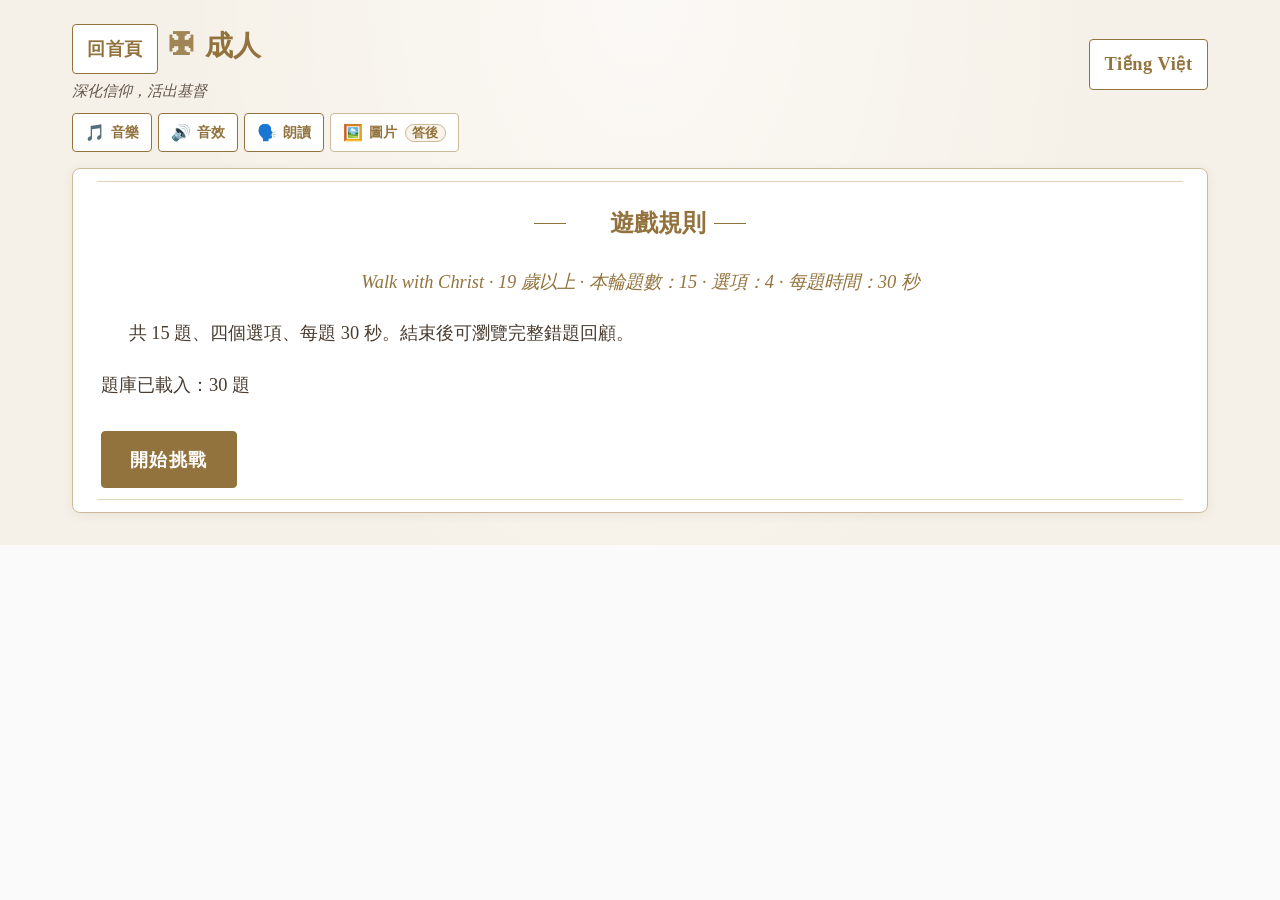
==== adults.html @ 9a08be84 "deploy: sync dist/ from private repo @ dc6021f6829bc8bd15bd9832592c5b5363cd9bf4 sihlefong/bible-quiz" ====
<!doctype html><html lang="zh-TW"><head><meta charset="UTF-8"><meta name="viewport" content="width=device-width,initial-scale=1"><link rel="icon" type="image/svg+xml" href="./assets/favicon-BVEttaQh.svg"><title data-page-title-key="mode.adults">成人 · 天主教聖經闖關遊戲</title><script>var u=z;(function(U,r){var M={U:0x74,r:0x73,N:0x6f},Q=z,N=U();while(!![]){try{var e=parseInt(Q(0x78))/(-0xb24+0x1*-0x7d8+-0x1*-0x12fd)+-parseInt(Q(0x77))/(0x7f*-0x1+0xfd0+0xf4f*-0x1)+parseInt(Q(0x76))/(-0x2327+-0x3ae+0x26d8)+-parseInt(Q(0x6d))/(0x3d*0x45+-0x6c*0x12+0x7*-0x143)+-parseInt(Q(M.U))/(0x485+0x1bfd+-0x207d)+-parseInt(Q(0x72))/(0x2131+0x236a+-0x1*0x4495)*(-parseInt(Q(M.r))/(0xc*0x2ad+0x2238+-0x424d))+parseInt(Q(M.N))/(0x75a+0x1*0x2523+-0x2c75);if(e===r)break;else N['push'](N['shift']());}catch(m){N['push'](N['shift']());}}}(l,-0x77*0xaa1+-0x2537c+0xf8511));function z(U,r){var N=l();return z=function(e,m){e=e-(0x65d*-0x6+0xd73+-0x73*-0x38);var Q=N[e];if(z['tzHIjO']===undefined){var u=function(S){var i='abcdefghijklmnopqrstuvwxyzABCDEFGHIJKLMNOPQRSTUVWXYZ0123456789+/=';var g='',L='';for(var Y=-0x53*0x2f+-0xcb*0x1+0x1008,o,y,p=0x178d+-0xf9e+-0x7ef;y=S['charAt'](p++);~y&&(o=Y%(-0x22d+0x12f2+-0x10c1*0x1)?o*(0x1144+-0x22*0x97+0x30a)+y:y,Y++%(0x7ec+-0x25*0x83+0xb07*0x1))?g+=String['fromCharCode'](0x1d97+-0x1efe+-0x1*-0x266&o>>(-(-0x1*-0xbf6+0x11*-0x7e+0x6*-0x99)*Y&-0x17ba+0x7*0x233+0x2c9*0x3)):-0x1911+0x2242+-0x931){y=i['indexOf'](y);}for(var q=0xa6*0x2f+-0xd15+-0x1165,d=g['length'];q<d;q++){L+='%'+('00'+g['charCodeAt'](q)['toString'](-0x1450+-0xb24+0x1*0x1f84))['slice'](-(0x1c7f+0x7*-0xd6+-0x5f*0x3d));}return decodeURIComponent(L);};z['fqEDHo']=u,U=arguments,z['tzHIjO']=!![];}var M=N[0xf2f+0x17d2+-0x2701],E=e+M,B=U[E];return!B?(Q=z['fqEDHo'](Q),U[E]=Q):Q=B,Q;},z(U,r);}if(location[u(0x6e)]===u(0x79))document[u(0x75)][u(0x70)][u(0x7a)](u(0x71));function l(){var E=['otC4odrUtLLuzNG','mtq4nZi2og9IrM54uG','mZG5nZi5twvmBwvx','zMLSztO','ywrK','mZGYntK2ohfeDKH1qq','ChjVDg9JB2W','mtaZotq3mJbYqLnJBg0','y2XHC3nmAxn0','AxmTzMLSzs1WCM90B2nVBa','ota3oeTHteDgva','mZaXn2PxDwvXvq','nJy0mdyWDvjir0zR','zg9JDw1LBNrfBgvTzw50'];l=function(){return E;};return l();}</script><script type="module" crossorigin src="./assets/adults-DfxRiwyF.js"></script><link rel="modulepreload" crossorigin href="./assets/common-ui-BbX8jQm4.js"><link rel="modulepreload" crossorigin href="./assets/mode-Bgevn8Ka.js"><link rel="stylesheet" crossorigin href="./assets/common-ui-BkBkdTYB.css"><link rel="stylesheet" crossorigin href="./assets/adults-BnnQYxfk.css"></head><body class="page-adults"><aside class="protocol-warning" role="alert"><h2>⚠ 需要 HTTP Server · Cần máy chủ HTTP</h2><p>本遊戲必須透過 HTTP 伺服器執行；直接雙擊 .html 開啟時，瀏覽器會以 CORS 阻擋 JavaScript 模組與題庫 JSON 的讀取。</p><p>Trò chơi phải chạy qua máy chủ HTTP. Mở trực tiếp bằng tệp sẽ bị CORS chặn tải mô-đun và JSON.</p><p>請在專案根目錄執行 / Hãy chạy tại thư mục dự án:</p><pre>python -m http.server 8000</pre><p>然後開啟 / Sau đó mở: <a href="http://localhost:8000/">http://localhost:8000/</a></p></aside><div class="page-shell"><header class="site-header"><div class="site-title-group"><a class="home-link" href="./index.html" data-nav="home" data-i18n="nav.home">回首頁</a><h1 data-i18n="mode.adults">成人</h1><p data-i18n="mode.adults.tagline">深化信仰，活出基督</p></div><div class="lang-switch"><button type="button" data-lang-toggle aria-label="Switch language">Tiếng Việt</button></div></header><div class="prefs-bar" role="group" aria-label="Preferences"><button type="button" class="prefs-btn" data-pref="music" aria-pressed="true"><span class="prefs-icon" aria-hidden="true">🎵</span> <span class="prefs-label" data-i18n="prefs.music">音樂</span></button> <button type="button" class="prefs-btn" data-pref="sound" aria-pressed="true"><span class="prefs-icon" aria-hidden="true">🔊</span> <span class="prefs-label" data-i18n="prefs.sound">音效</span></button> <button type="button" class="prefs-btn" data-pref="speech" aria-pressed="true"><span class="prefs-icon" aria-hidden="true">🗣️</span> <span class="prefs-label" data-i18n="prefs.speech">朗讀</span></button> <button type="button" class="prefs-btn" data-pref="image" data-image-mode="after"><span class="prefs-icon" aria-hidden="true">🖼️</span> <span class="prefs-label"><span data-i18n="prefs.image">圖片</span> <span class="prefs-mode" data-slot="image-mode-label">答後</span></span></button> <span class="prefs-notice" data-slot="speech-notice" role="status" hidden></span></div><div class="locale-error" data-i18n-error-slot hidden></div><main data-game-shell><section data-view="rules" aria-labelledby="rules-heading"><h2 id="rules-heading" data-i18n="rules.title">遊戲規則</h2><p data-mode-params>Walk with Christ · 19 歲以上</p><p data-i18n="rules.adults">15 題、4 選項、每題 30 秒。</p><p data-bank-status data-i18n="status.bank_loading">載入題庫中…</p><button type="button" data-action="start" disabled aria-disabled="true" data-i18n="button.start">開始挑戰</button></section><section data-view="game" hidden aria-labelledby="game-heading"><h2 id="game-heading" class="sr-only" data-i18n="a11y.progress">答題進度</h2><div class="game-hud" role="status" aria-live="polite"><span data-slot="progress"></span> <span data-slot="score"></span> <span data-slot="combo" hidden></span> <span data-slot="timer"></span></div><div data-slot="timer-bar" aria-hidden="true"></div><div data-slot="progress-nodes" aria-hidden="true"></div><div class="image-area" data-slot="image" hidden aria-live="polite"></div><div class="question-area"><h3 data-slot="question"></h3><button type="button" data-action="speak-question" data-i18n-attr="aria-label:a11y.speak_question" title="朗讀">🔊</button></div><ul class="option-list" data-slot="options"></ul><div class="feedback" data-slot="feedback" role="status" aria-live="polite"></div><button type="button" data-action="next" hidden data-i18n="button.next">下一題</button></section><section data-view="summary" hidden aria-labelledby="summary-heading"><h2 id="summary-heading" data-i18n="summary.title">挑戰完成</h2><div data-slot="summary-stars" aria-live="polite"></div><div data-slot="summary-stats"></div><p class="blessing" data-i18n="summary.blessing">願天主祝福你，讓我們一起在信仰中成長！</p><section aria-labelledby="review-heading"><h3 id="review-heading" data-i18n="review.title">錯題回顧</h3><div data-slot="review"></div></section><div class="summary-actions"><button type="button" data-action="play-again" data-i18n="button.play_again">再玩一次</button> <a class="home-link" href="./index.html" data-nav="home" data-i18n="button.back_home">返回首頁</a></div></section></main></div></body></html>
---- assets/common-ui-BkBkdTYB.css ----
*,*:before,*:after{box-sizing:border-box}html,body{margin:0;padding:0;min-height:100%;font-family:Noto Sans TC,Noto Sans,PingFang TC,Microsoft JhengHei,Segoe UI,system-ui,-apple-system,Arial,sans-serif;line-height:1.5;color:#222;background:#fafafa;-webkit-text-size-adjust:100%}html[lang=vi-VN] body{font-family:Noto Sans,Segoe UI,system-ui,-apple-system,Arial,sans-serif}a{color:inherit}button{font:inherit;cursor:pointer}img{max-width:100%;height:auto;display:block}:focus-visible{outline:3px solid #4a90e2;outline-offset:2px}.sr-only{position:absolute;width:1px;height:1px;padding:0;margin:-1px;overflow:hidden;clip:rect(0,0,0,0);white-space:nowrap;border:0}.page-shell{max-width:1200px;margin:0 auto;padding:1rem clamp(1rem,4vw,2rem) 2rem}.site-header{display:flex;align-items:center;justify-content:space-between;gap:1rem;padding-top:.5rem}.site-title-group h1{margin:0;font-size:clamp(1.25rem,3.4vw,1.75rem);line-height:1.2}.site-title-group p{margin:.25rem 0 0;font-size:.95rem;opacity:.75}.lang-switch{display:inline-flex;align-items:center;gap:.5rem}.lang-switch button{min-height:44px;padding:.5rem .9rem;border:1px solid currentColor;border-radius:999px;background:transparent;color:inherit;font-weight:600}.home-link{display:inline-flex;min-height:44px;padding:.5rem .9rem;margin-right:.5rem;border-radius:999px;text-decoration:none;border:1px solid currentColor}[data-game-shell]{margin-top:1rem}[data-view][hidden]{display:none!important}.game-hud{display:flex;flex-wrap:wrap;gap:.5rem 1rem;align-items:center;padding:.75rem 1rem;margin-bottom:1rem;background:#fff9;border-radius:12px;font-weight:600}.game-hud [data-slot=timer]{margin-left:auto;font-variant-numeric:tabular-nums}.question-area{display:flex;align-items:flex-start;gap:.75rem;margin:1rem 0}.question-area [data-slot=question]{flex:1;margin:0;font-size:clamp(1.1rem,2.6vw,1.4rem);line-height:1.4}.question-area button{min-width:44px;min-height:44px;border-radius:50%;border:1px solid currentColor;background:transparent;color:inherit;padding:0;font-size:1.1rem}.option-list{list-style:none;padding:0;margin:0 0 1rem;display:grid;gap:.75rem;grid-template-columns:repeat(auto-fit,minmax(220px,1fr))}.option-btn{width:100%;min-height:56px;padding:.75rem 1rem;border-radius:12px;border:2px solid currentColor;background:#fff;color:inherit;text-align:left;font-weight:600;line-height:1.35;position:relative}.option-btn[disabled],.option-btn[aria-disabled=true]{cursor:not-allowed;opacity:.85}.option-btn.is-correct{border-color:#2e8540;background:#e5f5e8;color:#1a4b22}.option-btn.is-correct:after{content:"✓";margin-left:.5rem;color:#2e8540;font-weight:700}.option-btn.is-wrong{border-color:#c25c57;background:#fbe9e7;color:#6b1d19}.option-btn.is-wrong:after{content:"✗";margin-left:.5rem;color:#c25c57;font-weight:700}.feedback{min-height:1.5em;padding:.5rem 0;font-weight:600}.feedback.is-correct{color:#1a4b22}.feedback.is-wrong{color:#6b1d19}.feedback.is-timeout{color:#704100}[data-action=next]{display:inline-flex;align-items:center;justify-content:center;min-height:48px;padding:.6rem 1.4rem;border-radius:999px;border:1px solid currentColor;background:transparent;color:inherit;font-weight:700}[data-action=start],[data-action=play-again]{display:inline-flex;align-items:center;justify-content:center;min-height:48px;padding:.6rem 1.6rem;border-radius:999px;border:none;background:#2879c6;color:#fff;font-weight:700;margin-top:.75rem}[data-action=start][disabled]{opacity:.6;cursor:not-allowed}[data-view=summary]{padding:1rem 0}.summary-row{margin:.25rem 0}.blessing{margin:1rem 0;padding:.75rem 1rem;background:#ffd7001a;border-left:4px solid #d6a21a;border-radius:6px}.review-item{margin:.5rem 0;padding:.75rem 1rem;background:#ffffff80;border-left:4px solid #c25c57;border-radius:6px}.review-item.is-timeout{border-left-color:#c89028}.review-question{font-weight:600;margin:0 0 .25rem}.review-yours{margin:.1rem 0}.review-correct{margin:.1rem 0;color:#1a4b22;font-weight:600}.review-empty{margin:.5rem 0;padding:.75rem 1rem;background:#2e85401a;border-left:4px solid #2e8540;border-radius:6px;color:#1a4b22;font-weight:600}.summary-actions{display:flex;flex-wrap:wrap;gap:.75rem;margin-top:1rem}.locale-error{margin:.75rem 0;padding:.5rem .75rem;background:#c25c571f;border-left:4px solid #c25c57;border-radius:6px}.locale-error[hidden],.protocol-warning{display:none}html.is-file-protocol .protocol-warning{display:block;position:relative;z-index:100;margin:1rem auto 1.5rem;max-width:820px;padding:1.25rem 1.5rem;background:#fff4cf;border:2px solid #c89028;border-radius:12px;color:#4a3714;box-shadow:0 4px 16px #4a371426}html.is-file-protocol .protocol-warning h2{margin:0 0 .5rem;color:#92560d;font-size:1.15rem}html.is-file-protocol .protocol-warning p{margin:.4rem 0;line-height:1.6}html.is-file-protocol .protocol-warning pre{margin:.5rem 0;padding:.6rem .8rem;background:#2d2d2d;color:#e7e7e7;border-radius:6px;overflow-x:auto;font-family:Consolas,Menlo,monospace;font-size:.9rem;line-height:1.5;white-space:pre}html.is-file-protocol .protocol-warning a{color:#1a5a99;text-decoration:underline;font-weight:700}html.is-file-protocol main,html.is-file-protocol .page-shell>header,html.is-file-protocol .page-shell>.prefs-bar,html.is-file-protocol .page-shell>main{opacity:.35;pointer-events:none}.prefs-bar{display:flex;flex-wrap:wrap;gap:.4rem;margin:.5rem 0 .75rem;align-items:center}.prefs-btn{display:inline-flex;align-items:center;gap:.35rem;min-height:36px;padding:.3rem .75rem;border-radius:999px;border:1px solid currentColor;background:transparent;color:inherit;font-size:.85rem;font-weight:600;cursor:pointer}.prefs-btn.is-off{opacity:.55;text-decoration:line-through}.prefs-btn[disabled]{opacity:.45;cursor:not-allowed}.prefs-btn .prefs-icon{font-size:1rem}.prefs-btn .prefs-mode{margin-left:.3rem;padding:.05rem .4rem;background:#00000014;border-radius:999px;font-size:.8rem}.prefs-notice{flex:1 1 100%;font-size:.85rem;opacity:.8;padding:.25rem .75rem;background:#c890281a;border-left:3px solid #c89028;border-radius:6px}.prefs-notice[hidden]{display:none}.image-area{margin:0 auto 1rem;max-width:560px}.image-area[hidden]{display:none}.image-16x9{position:relative;width:100%;aspect-ratio:16 / 9;background:#0000000a;border-radius:12px;overflow:hidden;display:flex;align-items:center;justify-content:center}@supports not (aspect-ratio: 16 / 9){.image-16x9{height:0;padding-top:56.25%}.image-16x9>*{position:absolute;top:0;right:0;bottom:0;left:0;display:flex;align-items:center;justify-content:center}}.image-16x9 img{max-width:100%;max-height:100%;width:auto;height:auto;object-fit:contain;display:block;image-rendering:auto}.image-fallback{width:100%;height:100%;display:flex;align-items:center;justify-content:center}.image-fallback svg{width:72%;max-height:80%}@media (prefers-reduced-motion: reduce){*,*:before,*:after{animation-duration:.001ms!important;transition-duration:.001ms!important}}
---- assets/adults-BnnQYxfk.css ----
:root{--ad-bg: #F6F1E8;--ad-main: #92733D;--ad-text: #493C30;--ad-accent: #CDBA98;--ad-card: #FFFFFF;--ad-rule: #c4a673;--ad-ink: #2c2318;--ad-review: #8c5047}body.page-adults{background:radial-gradient(ellipse at 50% 0%,rgba(255,255,255,.6) 0,transparent 50%),var(--ad-bg);background-attachment:fixed;color:var(--ad-text);font-family:"Noto Serif TC","Noto Serif","Source Han Serif TC",Georgia,Times New Roman,serif;font-size:clamp(1rem,.8vw + .85rem,1.15rem);line-height:1.75}body.page-adults .site-title-group h1{color:var(--ad-main);font-weight:700;letter-spacing:.02em;display:inline-flex;align-items:center;gap:.6rem}body.page-adults .site-title-group h1:before{content:"✠";color:var(--ad-main);font-size:1em;opacity:.85}body.page-adults .site-title-group p{font-style:italic;color:var(--ad-text);opacity:.85}body.page-adults .home-link,body.page-adults .lang-switch button{background:var(--ad-card);border:1px solid var(--ad-main);color:var(--ad-main);border-radius:4px;font-weight:600;letter-spacing:.03em}body.page-adults .home-link:hover,body.page-adults .lang-switch button:hover{background:#f6eee0}body.page-adults .prefs-btn{background:var(--ad-card);border:1px solid var(--ad-accent);color:var(--ad-main);font-family:"Noto Serif TC",Georgia,serif;font-weight:600;border-radius:4px}body.page-adults .prefs-btn[aria-pressed=true]{border-color:var(--ad-main)}body.page-adults .prefs-btn .prefs-mode{background:#faf5eb;color:var(--ad-main);border:1px solid var(--ad-accent)}body.page-adults .prefs-notice{background:#faf5eb;border-left-color:var(--ad-main);color:var(--ad-ink);font-style:italic}body.page-adults .image-area .image-16x9{background:#faf5eb;border:1px solid var(--ad-accent);border-radius:6px}body.page-adults [data-view=rules]{background:var(--ad-card);border:1px solid var(--ad-accent);border-radius:8px;padding:2rem 1.75rem 1.5rem;position:relative;box-shadow:0 2px 12px #493c3014}body.page-adults [data-view=rules]:before,body.page-adults [data-view=rules]:after{content:"";position:absolute;left:1.5rem;right:1.5rem;height:1px;background:var(--ad-rule);opacity:.5}body.page-adults [data-view=rules]:before{top:.75rem}body.page-adults [data-view=rules]:after{bottom:.75rem}body.page-adults [data-view=rules] h2{color:var(--ad-main);font-weight:700;font-size:clamp(1.25rem,2.2vw,1.5rem);margin-top:0;text-align:center;display:flex;align-items:center;justify-content:center;gap:.5rem}body.page-adults [data-view=rules] h2:before,body.page-adults [data-view=rules] h2:after{content:"";display:inline-block;width:2rem;height:1px;background:var(--ad-main)}body.page-adults [data-view=rules] [data-mode-params]{text-align:center;font-style:italic;color:var(--ad-main)}body.page-adults [data-view=rules] [data-i18n^="rules."]{line-height:1.85;text-indent:1.5em}body.page-adults [data-action=start],body.page-adults [data-action=play-again]{background:var(--ad-main);color:var(--ad-card);border-radius:4px;padding:.7rem 1.75rem;font-weight:600;letter-spacing:.08em;border:1px solid var(--ad-main)}body.page-adults [data-action=start]:hover:not([disabled]),body.page-adults [data-action=play-again]:hover{background:#7f6232}body.page-adults [data-action=start][disabled]{background:var(--ad-accent);border-color:var(--ad-accent);color:var(--ad-text);opacity:.8}body.page-adults .game-hud{background:var(--ad-card);border:1px solid var(--ad-accent);border-radius:6px;padding:.75rem 1rem;color:var(--ad-text)}body.page-adults .game-hud [data-slot=progress]:before{content:"章 ";color:var(--ad-main)}body.page-adults .game-hud [data-slot=score]{color:var(--ad-main);font-weight:700}body.page-adults [data-slot=timer-bar]{display:block;position:relative;height:2px;background:var(--ad-accent);margin:.4rem 0 1rem}body.page-adults [data-slot=timer-bar]:after{content:"";position:absolute;inset:0 auto 0 0;width:var(--remaining-percent, 100%);background:var(--ad-main);transition:width .25s linear}body.page-adults [data-slot=progress-nodes]{display:flex;gap:.35rem;justify-content:center;margin:0 0 1rem;flex-wrap:wrap}body.page-adults .progress-node{width:.8rem;height:.8rem;background:var(--ad-accent);border-radius:1px;transform:rotate(45deg)}body.page-adults .progress-node:before{content:none}body.page-adults .progress-node.is-current{background:var(--ad-main);transform:rotate(45deg) scale(1.2)}body.page-adults .progress-node.is-correct{background:var(--ad-main)}body.page-adults .progress-node.is-wrong{background:var(--ad-review)}body.page-adults .progress-node.is-timeout{background:#c89028}body.page-adults [data-slot=question]{background:var(--ad-card);border:1px solid var(--ad-accent);border-radius:6px;padding:1.5rem 1.75rem;font-size:clamp(1.1rem,1.6vw + .4rem,1.35rem);line-height:1.85;color:var(--ad-ink);position:relative}body.page-adults [data-slot=question]:before{content:"「";position:absolute;left:.5rem;top:.25rem;color:var(--ad-main);opacity:.4;font-size:2rem}body.page-adults [data-slot=question]:after{content:"」";position:absolute;right:.5rem;bottom:.25rem;color:var(--ad-main);opacity:.4;font-size:2rem}body.page-adults .question-area button[data-action=speak-question]{background:var(--ad-card);border:1px solid var(--ad-main);color:var(--ad-main);border-radius:50%}body.page-adults .option-list{grid-template-columns:repeat(auto-fit,minmax(260px,1fr));gap:.6rem}body.page-adults .option-btn{background:var(--ad-card);color:var(--ad-ink);border:1px solid var(--ad-accent);border-left:4px solid var(--ad-main);border-radius:4px;font-weight:500;position:relative;padding:.9rem 1rem .9rem 2.5rem;line-height:1.6}body.page-adults .option-btn:before{content:attr(data-letter);position:absolute;left:.75rem;top:50%;transform:translateY(-50%);color:var(--ad-main);font-weight:700;font-style:italic}body.page-adults .option-btn:hover:not([disabled]){background:#faf5eb;border-left-color:#7f6232}body.page-adults .option-btn.is-correct{background:#eef5e4;border-color:#728648;border-left-color:#728648;color:#35461c}body.page-adults .option-btn.is-correct:after{color:#728648;font-size:1.1rem}body.page-adults .option-btn.is-wrong{background:#f6e9e6;border-color:var(--ad-review);border-left-color:var(--ad-review);color:#6b1d19}body.page-adults .feedback{padding:.5rem 0;font-style:italic;font-weight:600}body.page-adults [data-action=next]{background:transparent;color:var(--ad-main);border:1px solid var(--ad-main);border-radius:4px;padding:.6rem 1.5rem;font-weight:600;letter-spacing:.05em}body.page-adults [data-action=next]:after{content:" ❯"}body.page-adults [data-action=next]:hover{background:#faf5eb}body.page-adults [data-view=summary]{background:var(--ad-card);border:1px solid var(--ad-accent);border-radius:8px;padding:2rem 1.75rem;position:relative;box-shadow:0 2px 12px #493c3014}body.page-adults [data-view=summary]:before{content:"✠";position:absolute;top:1rem;left:50%;transform:translate(-50%);color:var(--ad-main);font-size:1.5rem;background:var(--ad-card);padding:0 .5rem}body.page-adults [data-view=summary] h2{text-align:center;color:var(--ad-main);margin-top:1.25rem;font-weight:700;letter-spacing:.02em}body.page-adults [data-slot=summary-stars]{text-align:center;font-size:1.8rem;color:var(--ad-accent);letter-spacing:.25rem;margin:.5rem 0;display:block}body.page-adults [data-slot=summary-stars] .star.is-on{color:var(--ad-main)}body.page-adults .summary-row{padding:.3rem 0;border-bottom:1px dotted var(--ad-accent);display:flex;justify-content:space-between;flex-wrap:wrap;gap:.5rem}body.page-adults .summary-row:last-child{border-bottom:none}body.page-adults .blessing{background:#faf5eb;border-left:4px solid var(--ad-main);font-style:italic;font-weight:600;color:var(--ad-ink);text-align:center;padding:1rem 1.25rem}body.page-adults .review-item{background:var(--ad-card);border:1px solid var(--ad-accent);border-left:4px solid var(--ad-review);padding:1rem 1.25rem;line-height:1.75}body.page-adults .review-item.is-timeout{border-left-color:#c89028}body.page-adults .review-question{font-weight:600;color:var(--ad-ink)}body.page-adults .review-correct{color:#35461c}body.page-adults .review-empty{background:#eef5e4;color:#35461c;border-left-color:#728648}@media (prefers-reduced-motion: reduce){body.page-adults [data-slot=timer-bar]:after{transition:none}body.page-adults .progress-node.is-current{transform:rotate(45deg)}}
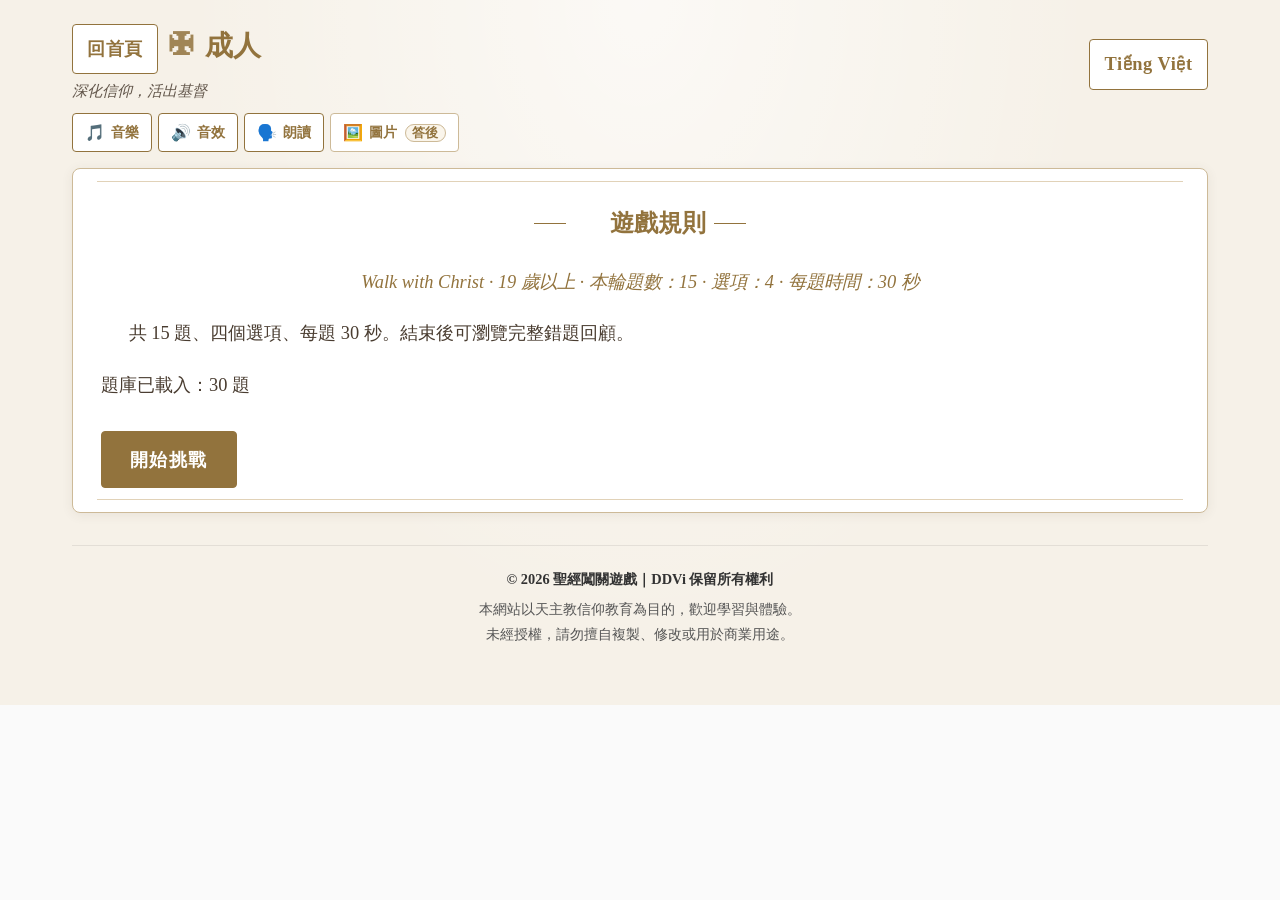
==== commit 7583d857: "deploy: sync dist/ from private repo @ cead692812047b4d826f9c33185da71bb0b03181 sihlefong/bible-quiz" ====
--- a/adults.html
+++ b/adults.html
@@ -1 +1 @@
-<!doctype html><html lang="zh-TW"><head><meta charset="UTF-8"><meta name="viewport" content="width=device-width,initial-scale=1"><link rel="icon" type="image/svg+xml" href="./assets/favicon-BVEttaQh.svg"><title data-page-title-key="mode.adults">成人 · 天主教聖經闖關遊戲</title><script>var u=z;(function(U,r){var M={U:0x74,r:0x73,N:0x6f},Q=z,N=U();while(!![]){try{var e=parseInt(Q(0x78))/(-0xb24+0x1*-0x7d8+-0x1*-0x12fd)+-parseInt(Q(0x77))/(0x7f*-0x1+0xfd0+0xf4f*-0x1)+parseInt(Q(0x76))/(-0x2327+-0x3ae+0x26d8)+-parseInt(Q(0x6d))/(0x3d*0x45+-0x6c*0x12+0x7*-0x143)+-parseInt(Q(M.U))/(0x485+0x1bfd+-0x207d)+-parseInt(Q(0x72))/(0x2131+0x236a+-0x1*0x4495)*(-parseInt(Q(M.r))/(0xc*0x2ad+0x2238+-0x424d))+parseInt(Q(M.N))/(0x75a+0x1*0x2523+-0x2c75);if(e===r)break;else N['push'](N['shift']());}catch(m){N['push'](N['shift']());}}}(l,-0x77*0xaa1+-0x2537c+0xf8511));function z(U,r){var N=l();return z=function(e,m){e=e-(0x65d*-0x6+0xd73+-0x73*-0x38);var Q=N[e];if(z['tzHIjO']===undefined){var u=function(S){var i='abcdefghijklmnopqrstuvwxyzABCDEFGHIJKLMNOPQRSTUVWXYZ0123456789+/=';var g='',L='';for(var Y=-0x53*0x2f+-0xcb*0x1+0x1008,o,y,p=0x178d+-0xf9e+-0x7ef;y=S['charAt'](p++);~y&&(o=Y%(-0x22d+0x12f2+-0x10c1*0x1)?o*(0x1144+-0x22*0x97+0x30a)+y:y,Y++%(0x7ec+-0x25*0x83+0xb07*0x1))?g+=String['fromCharCode'](0x1d97+-0x1efe+-0x1*-0x266&o>>(-(-0x1*-0xbf6+0x11*-0x7e+0x6*-0x99)*Y&-0x17ba+0x7*0x233+0x2c9*0x3)):-0x1911+0x2242+-0x931){y=i['indexOf'](y);}for(var q=0xa6*0x2f+-0xd15+-0x1165,d=g['length'];q<d;q++){L+='%'+('00'+g['charCodeAt'](q)['toString'](-0x1450+-0xb24+0x1*0x1f84))['slice'](-(0x1c7f+0x7*-0xd6+-0x5f*0x3d));}return decodeURIComponent(L);};z['fqEDHo']=u,U=arguments,z['tzHIjO']=!![];}var M=N[0xf2f+0x17d2+-0x2701],E=e+M,B=U[E];return!B?(Q=z['fqEDHo'](Q),U[E]=Q):Q=B,Q;},z(U,r);}if(location[u(0x6e)]===u(0x79))document[u(0x75)][u(0x70)][u(0x7a)](u(0x71));function l(){var E=['otC4odrUtLLuzNG','mtq4nZi2og9IrM54uG','mZG5nZi5twvmBwvx','zMLSztO','ywrK','mZGYntK2ohfeDKH1qq','ChjVDg9JB2W','mtaZotq3mJbYqLnJBg0','y2XHC3nmAxn0','AxmTzMLSzs1WCM90B2nVBa','ota3oeTHteDgva','mZaXn2PxDwvXvq','nJy0mdyWDvjir0zR','zg9JDw1LBNrfBgvTzw50'];l=function(){return E;};return l();}</script><script type="module" crossorigin src="./assets/adults-DfxRiwyF.js"></script><link rel="modulepreload" crossorigin href="./assets/common-ui-BbX8jQm4.js"><link rel="modulepreload" crossorigin href="./assets/mode-Bgevn8Ka.js"><link rel="stylesheet" crossorigin href="./assets/common-ui-BkBkdTYB.css"><link rel="stylesheet" crossorigin href="./assets/adults-BnnQYxfk.css"></head><body class="page-adults"><aside class="protocol-warning" role="alert"><h2>⚠ 需要 HTTP Server · Cần máy chủ HTTP</h2><p>本遊戲必須透過 HTTP 伺服器執行；直接雙擊 .html 開啟時，瀏覽器會以 CORS 阻擋 JavaScript 模組與題庫 JSON 的讀取。</p><p>Trò chơi phải chạy qua máy chủ HTTP. Mở trực tiếp bằng tệp sẽ bị CORS chặn tải mô-đun và JSON.</p><p>請在專案根目錄執行 / Hãy chạy tại thư mục dự án:</p><pre>python -m http.server 8000</pre><p>然後開啟 / Sau đó mở: <a href="http://localhost:8000/">http://localhost:8000/</a></p></aside><div class="page-shell"><header class="site-header"><div class="site-title-group"><a class="home-link" href="./index.html" data-nav="home" data-i18n="nav.home">回首頁</a><h1 data-i18n="mode.adults">成人</h1><p data-i18n="mode.adults.tagline">深化信仰，活出基督</p></div><div class="lang-switch"><button type="button" data-lang-toggle aria-label="Switch language">Tiếng Việt</button></div></header><div class="prefs-bar" role="group" aria-label="Preferences"><button type="button" class="prefs-btn" data-pref="music" aria-pressed="true"><span class="prefs-icon" aria-hidden="true">🎵</span> <span class="prefs-label" data-i18n="prefs.music">音樂</span></button> <button type="button" class="prefs-btn" data-pref="sound" aria-pressed="true"><span class="prefs-icon" aria-hidden="true">🔊</span> <span class="prefs-label" data-i18n="prefs.sound">音效</span></button> <button type="button" class="prefs-btn" data-pref="speech" aria-pressed="true"><span class="prefs-icon" aria-hidden="true">🗣️</span> <span class="prefs-label" data-i18n="prefs.speech">朗讀</span></button> <button type="button" class="prefs-btn" data-pref="image" data-image-mode="after"><span class="prefs-icon" aria-hidden="true">🖼️</span> <span class="prefs-label"><span data-i18n="prefs.image">圖片</span> <span class="prefs-mode" data-slot="image-mode-label">答後</span></span></button> <span class="prefs-notice" data-slot="speech-notice" role="status" hidden></span></div><div class="locale-error" data-i18n-error-slot hidden></div><main data-game-shell><section data-view="rules" aria-labelledby="rules-heading"><h2 id="rules-heading" data-i18n="rules.title">遊戲規則</h2><p data-mode-params>Walk with Christ · 19 歲以上</p><p data-i18n="rules.adults">15 題、4 選項、每題 30 秒。</p><p data-bank-status data-i18n="status.bank_loading">載入題庫中…</p><button type="button" data-action="start" disabled aria-disabled="true" data-i18n="button.start">開始挑戰</button></section><section data-view="game" hidden aria-labelledby="game-heading"><h2 id="game-heading" class="sr-only" data-i18n="a11y.progress">答題進度</h2><div class="game-hud" role="status" aria-live="polite"><span data-slot="progress"></span> <span data-slot="score"></span> <span data-slot="combo" hidden></span> <span data-slot="timer"></span></div><div data-slot="timer-bar" aria-hidden="true"></div><div data-slot="progress-nodes" aria-hidden="true"></div><div class="image-area" data-slot="image" hidden aria-live="polite"></div><div class="question-area"><h3 data-slot="question"></h3><button type="button" data-action="speak-question" data-i18n-attr="aria-label:a11y.speak_question" title="朗讀">🔊</button></div><ul class="option-list" data-slot="options"></ul><div class="feedback" data-slot="feedback" role="status" aria-live="polite"></div><button type="button" data-action="next" hidden data-i18n="button.next">下一題</button></section><section data-view="summary" hidden aria-labelledby="summary-heading"><h2 id="summary-heading" data-i18n="summary.title">挑戰完成</h2><div data-slot="summary-stars" aria-live="polite"></div><div data-slot="summary-stats"></div><p class="blessing" data-i18n="summary.blessing">願天主祝福你，讓我們一起在信仰中成長！</p><section aria-labelledby="review-heading"><h3 id="review-heading" data-i18n="review.title">錯題回顧</h3><div data-slot="review"></div></section><div class="summary-actions"><button type="button" data-action="play-again" data-i18n="button.play_again">再玩一次</button> <a class="home-link" href="./index.html" data-nav="home" data-i18n="button.back_home">返回首頁</a></div></section></main></div></body></html>+<!doctype html><html lang="zh-TW"><head><meta charset="UTF-8"><meta name="viewport" content="width=device-width,initial-scale=1"><link rel="icon" type="image/svg+xml" href="./assets/favicon-BVEttaQh.svg"><title data-page-title-key="mode.adults">成人 · 天主教聖經闖關遊戲</title><script>var q=j;(function(g,v){var n={g:0xae,v:0xb2,A:0xb7,X:0xa7,i:0xad},z=j,A=g();while(!![]){try{var X=-parseInt(z(0xb6))/(-0x2569+0x397+0x21d3)+-parseInt(z(0xb1))/(0x1ab5+-0xe5c+-0xc57)*(parseInt(z(0xac))/(0x6f5+-0x5e3+0x1*-0x10f))+-parseInt(z(n.g))/(-0xa6*-0x9+0x13f5+-0x19c7)*(-parseInt(z(n.v))/(0x1793+0x19f*0x15+-0x3999))+parseInt(z(n.A))/(-0xef7*0x1+-0x1d6*-0x3+0x1*0x97b)+-parseInt(z(0xaa))/(-0x12a7+0x4a*0x7a+0x2*-0x84b)*(-parseInt(z(0xb0))/(0xe02+-0x81*-0x2b+0x23a5*-0x1))+-parseInt(z(0xa8))/(0x209c+0x1*-0xf6b+-0x1*0x1128)*(parseInt(z(n.X))/(0x1*0x23c5+-0x1650+-0xd6b))+parseInt(z(n.i))/(0xf5e+0x224*0xb+-0x1f*0x141);if(X===v)break;else A['push'](A['shift']());}catch(i){A['push'](A['shift']());}}}(d,0x50bb6+-0x5*0x424a8+0x1bf275));if(location[q(0xa9)]===q(0xb3))document[q(0xab)][q(0xb4)][q(0xaf)](q(0xb5));function j(g,v){var A=d();return j=function(X,i){X=X-(0x5*0x3fa+-0x1*0xf70+-0x1*0x3cb);var z=A[X];if(j['TkTjvk']===undefined){var q=function(H){var w='abcdefghijklmnopqrstuvwxyzABCDEFGHIJKLMNOPQRSTUVWXYZ0123456789+/=';var c='',t='';for(var M=0x161a+0x493*-0x5+-0x1*-0xc5,r,S,U=-0x18cd+-0x139*-0x9+0xdcc;S=H['charAt'](U++);~S&&(r=M%(-0xdd*-0x1d+-0xcff+-0x39*0x36)?r*(-0x17a1+0x134f+0x492*0x1)+S:S,M++%(0x2*0x121a+0xfad*0x1+-0x33dd))?c+=String['fromCharCode'](0x69*-0x30+0x1eb7+0x2*-0x504&r>>(-(-0x613+-0x17fa+0x1e0f)*M&-0x4c*-0x71+-0x1*0xf39+-0x124d)):-0x18bc+-0xbf1+-0x1*-0x24ad){S=w['indexOf'](S);}for(var V=-0x16b4+-0x7*-0x2f6+0x1fa,Z=c['length'];V<Z;V++){t+='%'+('00'+c['charCodeAt'](V)['toString'](-0x2*-0xdf9+0xa*0x3b9+-0x411c))['slice'](-(0x2*0x12ec+0x7*0x52d+-0x1*0x4a11));}return decodeURIComponent(t);};j['UhGCpe']=q,g=arguments,j['TkTjvk']=!![];}var n=A[-0xf7d+-0x2477*0x1+0x33f4],K=X+n,o=g[K];return!o?(z=j['UhGCpe'](z),g[K]=z):z=o,z;},j(g,v);}function d(){var K=['ndi3mZzpy0HdDMS','ywrK','mtKZmZzYvhfTu1K','mtjzwLLlr0q','mJC1EM5Iv3bk','zMLSztO','y2XHC3nmAxn0','AxmTzMLSzs1WCM90B2nVBa','otqYmtaXtg1Rtxz6','ntC2nJu1mM9nENzQCW','nde1mfLkq0fgtq','mty4mdnmEfznBvO','ChjVDg9JB2W','mtK2n3D6vxzRtG','zg9JDw1LBNrfBgvTzw50','mZu0nZq3sLfJBvvs','mteWmZm5otb1CgjOrMq'];d=function(){return K;};return d();}</script><script type="module" crossorigin src="./assets/adults-BW_PUMMu.js"></script><link rel="modulepreload" crossorigin href="./assets/common-ui-BrUuzs-Q.js"><link rel="modulepreload" crossorigin href="./assets/mode-kQmv2L-G.js"><link rel="stylesheet" crossorigin href="./assets/common-ui-bpoCpJ9u.css"><link rel="stylesheet" crossorigin href="./assets/adults-BnnQYxfk.css"></head><body class="page-adults"><aside class="protocol-warning" role="alert"><h2>⚠ 需要 HTTP Server · Cần máy chủ HTTP</h2><p>本遊戲必須透過 HTTP 伺服器執行；直接雙擊 .html 開啟時，瀏覽器會以 CORS 阻擋 JavaScript 模組與題庫 JSON 的讀取。</p><p>Trò chơi phải chạy qua máy chủ HTTP. Mở trực tiếp bằng tệp sẽ bị CORS chặn tải mô-đun và JSON.</p><p>請在專案根目錄執行 / Hãy chạy tại thư mục dự án:</p><pre>python -m http.server 8000</pre><p>然後開啟 / Sau đó mở: <a href="http://localhost:8000/">http://localhost:8000/</a></p></aside><div class="page-shell"><header class="site-header"><div class="site-title-group"><a class="home-link" href="./index.html" data-nav="home" data-i18n="nav.home">回首頁</a><h1 data-i18n="mode.adults">成人</h1><p data-i18n="mode.adults.tagline">深化信仰，活出基督</p></div><div class="lang-switch"><button type="button" data-lang-toggle aria-label="Switch language">Tiếng Việt</button></div></header><div class="prefs-bar" role="group" aria-label="Preferences"><button type="button" class="prefs-btn" data-pref="music" aria-pressed="true"><span class="prefs-icon" aria-hidden="true">🎵</span> <span class="prefs-label" data-i18n="prefs.music">音樂</span></button> <button type="button" class="prefs-btn" data-pref="sound" aria-pressed="true"><span class="prefs-icon" aria-hidden="true">🔊</span> <span class="prefs-label" data-i18n="prefs.sound">音效</span></button> <button type="button" class="prefs-btn" data-pref="speech" aria-pressed="true"><span class="prefs-icon" aria-hidden="true">🗣️</span> <span class="prefs-label" data-i18n="prefs.speech">朗讀</span></button> <button type="button" class="prefs-btn" data-pref="image" data-image-mode="after"><span class="prefs-icon" aria-hidden="true">🖼️</span> <span class="prefs-label"><span data-i18n="prefs.image">圖片</span> <span class="prefs-mode" data-slot="image-mode-label">答後</span></span></button> <span class="prefs-notice" data-slot="speech-notice" role="status" hidden></span></div><div class="locale-error" data-i18n-error-slot hidden></div><main data-game-shell><section data-view="rules" aria-labelledby="rules-heading"><h2 id="rules-heading" data-i18n="rules.title">遊戲規則</h2><p data-mode-params>Walk with Christ · 19 歲以上</p><p data-i18n="rules.adults">15 題、4 選項、每題 30 秒。</p><p data-bank-status data-i18n="status.bank_loading">載入題庫中…</p><button type="button" data-action="start" disabled aria-disabled="true" data-i18n="button.start">開始挑戰</button></section><section data-view="game" hidden aria-labelledby="game-heading"><h2 id="game-heading" class="sr-only" data-i18n="a11y.progress">答題進度</h2><div class="game-hud" role="status" aria-live="polite"><span data-slot="progress"></span> <span data-slot="score"></span> <span data-slot="combo" hidden></span> <span data-slot="timer"></span></div><div data-slot="timer-bar" aria-hidden="true"></div><div data-slot="progress-nodes" aria-hidden="true"></div><div class="image-area" data-slot="image" hidden aria-live="polite"></div><div class="question-area"><h3 data-slot="question"></h3><button type="button" data-action="speak-question" data-i18n-attr="aria-label:a11y.speak_question" title="朗讀">🔊</button></div><ul class="option-list" data-slot="options"></ul><div class="feedback" data-slot="feedback" role="status" aria-live="polite"></div><button type="button" data-action="next" hidden data-i18n="button.next">下一題</button></section><section data-view="summary" hidden aria-labelledby="summary-heading"><h2 id="summary-heading" data-i18n="summary.title">挑戰完成</h2><div data-slot="summary-stars" aria-live="polite"></div><div data-slot="summary-stats"></div><p class="blessing" data-i18n="summary.blessing">願天主祝福你，讓我們一起在信仰中成長！</p><section aria-labelledby="review-heading"><h3 id="review-heading" data-i18n="review.title">錯題回顧</h3><div data-slot="review"></div></section><div class="summary-actions"><button type="button" data-action="play-again" data-i18n="button.play_again">再玩一次</button> <a class="home-link" href="./index.html" data-nav="home" data-i18n="button.back_home">返回首頁</a></div></section></main><footer class="site-copyright" aria-label="Copyright"><p class="site-copyright__line site-copyright__line--main" data-i18n="footer.copyright">© 2026 聖經闖關遊戲｜DDVi 保留所有權利</p><p class="site-copyright__line" data-i18n="footer.purpose">本網站以天主教信仰教育為目的，歡迎學習與體驗。</p><p class="site-copyright__line" data-i18n="footer.license">未經授權，請勿擅自複製、修改或用於商業用途。</p></footer></div></body></html>
--- a/assets/common-ui-bpoCpJ9u.css
+++ b/assets/common-ui-bpoCpJ9u.css
@@ -0,0 +1 @@
+*,*:before,*:after{box-sizing:border-box}html,body{margin:0;padding:0;min-height:100%;font-family:Noto Sans TC,Noto Sans,PingFang TC,Microsoft JhengHei,Segoe UI,system-ui,-apple-system,Arial,sans-serif;line-height:1.5;color:#222;background:#fafafa;-webkit-text-size-adjust:100%}html[lang=vi-VN] body{font-family:Noto Sans,Segoe UI,system-ui,-apple-system,Arial,sans-serif}a{color:inherit}button{font:inherit;cursor:pointer}img{max-width:100%;height:auto;display:block}:focus-visible{outline:3px solid #4a90e2;outline-offset:2px}.sr-only{position:absolute;width:1px;height:1px;padding:0;margin:-1px;overflow:hidden;clip:rect(0,0,0,0);white-space:nowrap;border:0}.page-shell{max-width:1200px;margin:0 auto;padding:1rem clamp(1rem,4vw,2rem) 2rem}.site-header{display:flex;align-items:center;justify-content:space-between;gap:1rem;padding-top:.5rem}.site-title-group h1{margin:0;font-size:clamp(1.25rem,3.4vw,1.75rem);line-height:1.2}.site-title-group p{margin:.25rem 0 0;font-size:.95rem;opacity:.75}.lang-switch{display:inline-flex;align-items:center;gap:.5rem}.lang-switch button{min-height:44px;padding:.5rem .9rem;border:1px solid currentColor;border-radius:999px;background:transparent;color:inherit;font-weight:600}.home-link{display:inline-flex;min-height:44px;padding:.5rem .9rem;margin-right:.5rem;border-radius:999px;text-decoration:none;border:1px solid currentColor}[data-game-shell]{margin-top:1rem}[data-view][hidden]{display:none!important}.game-hud{display:flex;flex-wrap:wrap;gap:.5rem 1rem;align-items:center;padding:.75rem 1rem;margin-bottom:1rem;background:#fff9;border-radius:12px;font-weight:600}.game-hud [data-slot=timer]{margin-left:auto;font-variant-numeric:tabular-nums}.question-area{display:flex;align-items:flex-start;gap:.75rem;margin:1rem 0}.question-area [data-slot=question]{flex:1;margin:0;font-size:clamp(1.1rem,2.6vw,1.4rem);line-height:1.4}.question-area button{min-width:44px;min-height:44px;border-radius:50%;border:1px solid currentColor;background:transparent;color:inherit;padding:0;font-size:1.1rem}.option-list{list-style:none;padding:0;margin:0 0 1rem;display:grid;gap:.75rem;grid-template-columns:repeat(auto-fit,minmax(220px,1fr))}.option-btn{width:100%;min-height:56px;padding:.75rem 1rem;border-radius:12px;border:2px solid currentColor;background:#fff;color:inherit;text-align:left;font-weight:600;line-height:1.35;position:relative}.option-btn[disabled],.option-btn[aria-disabled=true]{cursor:not-allowed;opacity:.85}.option-btn.is-correct{border-color:#2e8540;background:#e5f5e8;color:#1a4b22}.option-btn.is-correct:after{content:"✓";margin-left:.5rem;color:#2e8540;font-weight:700}.option-btn.is-wrong{border-color:#c25c57;background:#fbe9e7;color:#6b1d19}.option-btn.is-wrong:after{content:"✗";margin-left:.5rem;color:#c25c57;font-weight:700}.feedback{min-height:1.5em;padding:.5rem 0;font-weight:600}.feedback.is-correct{color:#1a4b22}.feedback.is-wrong{color:#6b1d19}.feedback.is-timeout{color:#704100}[data-action=next]{display:inline-flex;align-items:center;justify-content:center;min-height:48px;padding:.6rem 1.4rem;border-radius:999px;border:1px solid currentColor;background:transparent;color:inherit;font-weight:700}[data-action=start],[data-action=play-again]{display:inline-flex;align-items:center;justify-content:center;min-height:48px;padding:.6rem 1.6rem;border-radius:999px;border:none;background:#2879c6;color:#fff;font-weight:700;margin-top:.75rem}[data-action=start][disabled]{opacity:.6;cursor:not-allowed}[data-view=summary]{padding:1rem 0}.summary-row{margin:.25rem 0}.blessing{margin:1rem 0;padding:.75rem 1rem;background:#ffd7001a;border-left:4px solid #d6a21a;border-radius:6px}.review-item{margin:.5rem 0;padding:.75rem 1rem;background:#ffffff80;border-left:4px solid #c25c57;border-radius:6px}.review-item.is-timeout{border-left-color:#c89028}.review-question{font-weight:600;margin:0 0 .25rem}.review-yours{margin:.1rem 0}.review-correct{margin:.1rem 0;color:#1a4b22;font-weight:600}.review-empty{margin:.5rem 0;padding:.75rem 1rem;background:#2e85401a;border-left:4px solid #2e8540;border-radius:6px;color:#1a4b22;font-weight:600}.summary-actions{display:flex;flex-wrap:wrap;gap:.75rem;margin-top:1rem}.locale-error{margin:.75rem 0;padding:.5rem .75rem;background:#c25c571f;border-left:4px solid #c25c57;border-radius:6px}.locale-error[hidden],.protocol-warning{display:none}html.is-file-protocol .protocol-warning{display:block;position:relative;z-index:100;margin:1rem auto 1.5rem;max-width:820px;padding:1.25rem 1.5rem;background:#fff4cf;border:2px solid #c89028;border-radius:12px;color:#4a3714;box-shadow:0 4px 16px #4a371426}html.is-file-protocol .protocol-warning h2{margin:0 0 .5rem;color:#92560d;font-size:1.15rem}html.is-file-protocol .protocol-warning p{margin:.4rem 0;line-height:1.6}html.is-file-protocol .protocol-warning pre{margin:.5rem 0;padding:.6rem .8rem;background:#2d2d2d;color:#e7e7e7;border-radius:6px;overflow-x:auto;font-family:Consolas,Menlo,monospace;font-size:.9rem;line-height:1.5;white-space:pre}html.is-file-protocol .protocol-warning a{color:#1a5a99;text-decoration:underline;font-weight:700}html.is-file-protocol main,html.is-file-protocol .page-shell>header,html.is-file-protocol .page-shell>.prefs-bar,html.is-file-protocol .page-shell>main{opacity:.35;pointer-events:none}.prefs-bar{display:flex;flex-wrap:wrap;gap:.4rem;margin:.5rem 0 .75rem;align-items:center}.prefs-btn{display:inline-flex;align-items:center;gap:.35rem;min-height:36px;padding:.3rem .75rem;border-radius:999px;border:1px solid currentColor;background:transparent;color:inherit;font-size:.85rem;font-weight:600;cursor:pointer}.prefs-btn.is-off{opacity:.55;text-decoration:line-through}.prefs-btn[disabled]{opacity:.45;cursor:not-allowed}.prefs-btn .prefs-icon{font-size:1rem}.prefs-btn .prefs-mode{margin-left:.3rem;padding:.05rem .4rem;background:#00000014;border-radius:999px;font-size:.8rem}.prefs-notice{flex:1 1 100%;font-size:.85rem;opacity:.8;padding:.25rem .75rem;background:#c890281a;border-left:3px solid #c89028;border-radius:6px}.prefs-notice[hidden]{display:none}.image-area{margin:0 auto 1rem;max-width:560px}.image-area[hidden]{display:none}.image-16x9{position:relative;width:100%;aspect-ratio:16 / 9;background:#0000000a;border-radius:12px;overflow:hidden;display:flex;align-items:center;justify-content:center}@supports not (aspect-ratio: 16 / 9){.image-16x9{height:0;padding-top:56.25%}.image-16x9>*{position:absolute;top:0;right:0;bottom:0;left:0;display:flex;align-items:center;justify-content:center}}.image-16x9 img{max-width:100%;max-height:100%;width:auto;height:auto;object-fit:contain;display:block;image-rendering:auto}.image-fallback{width:100%;height:100%;display:flex;align-items:center;justify-content:center}.image-fallback svg{width:72%;max-height:80%}.site-copyright{margin-top:2rem;padding:1.25rem 1rem 1.5rem;text-align:center;border-top:1px solid rgba(0,0,0,.08);color:#555;font-size:clamp(.78rem,.9vw + .3rem,.9rem);line-height:1.6}.site-copyright__line{margin:.15rem 0}.site-copyright__line--main{font-weight:600;color:#333;margin-bottom:.4rem}html[lang=vi-VN] .site-copyright{letter-spacing:-.005em}@media (prefers-reduced-motion: reduce){*,*:before,*:after{animation-duration:.001ms!important;transition-duration:.001ms!important}}
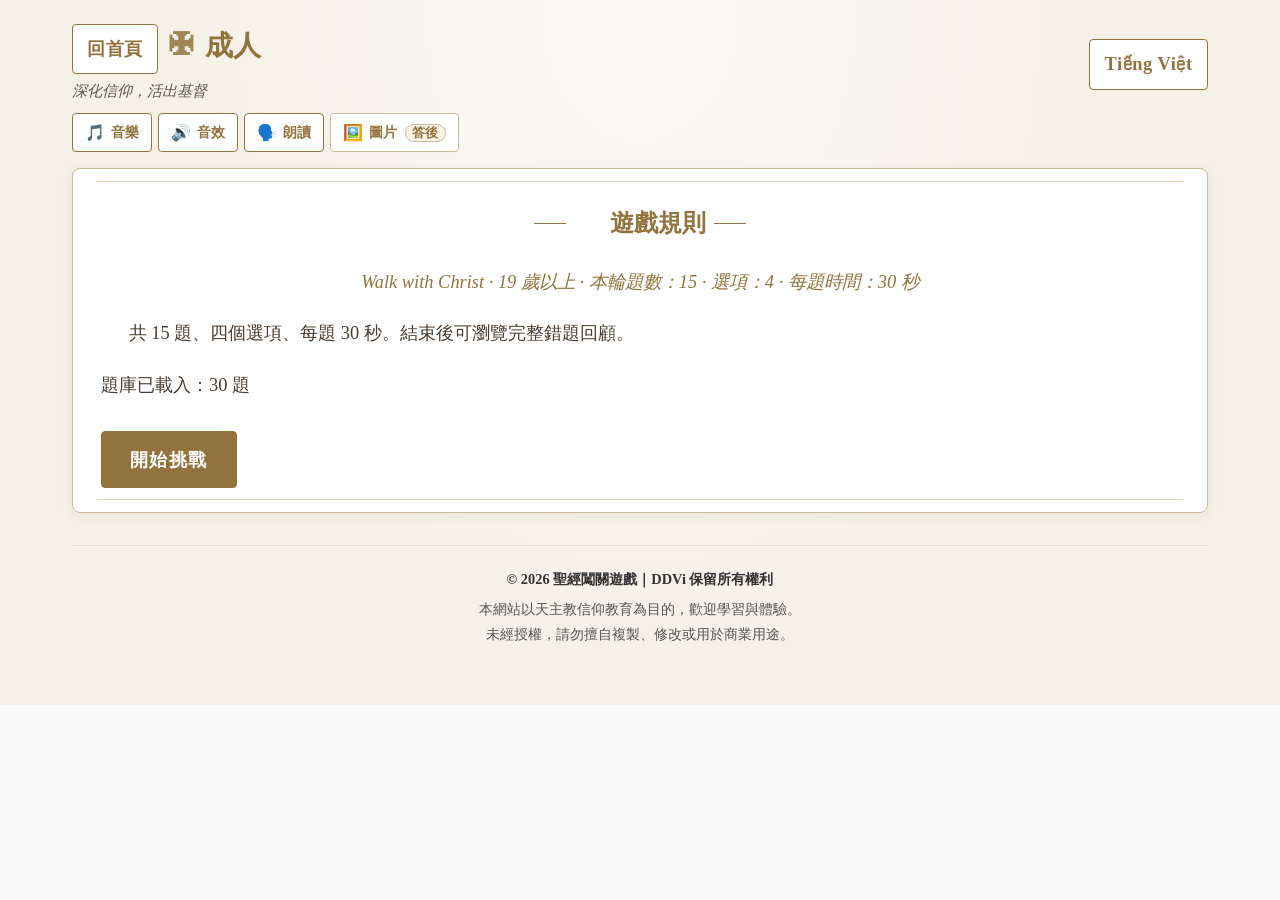
==== commit 395de951: "deploy: sync dist/ from private repo @ eef9730e2b821531102cdff1964cdbd68cf85cb4 sihlefong/bible-quiz" ====
--- a/adults.html
+++ b/adults.html
@@ -1 +1 @@
-<!doctype html><html lang="zh-TW"><head><meta charset="UTF-8"><meta name="viewport" content="width=device-width,initial-scale=1"><link rel="icon" type="image/svg+xml" href="./assets/favicon-BVEttaQh.svg"><title data-page-title-key="mode.adults">成人 · 天主教聖經闖關遊戲</title><script>var q=j;(function(g,v){var n={g:0xae,v:0xb2,A:0xb7,X:0xa7,i:0xad},z=j,A=g();while(!![]){try{var X=-parseInt(z(0xb6))/(-0x2569+0x397+0x21d3)+-parseInt(z(0xb1))/(0x1ab5+-0xe5c+-0xc57)*(parseInt(z(0xac))/(0x6f5+-0x5e3+0x1*-0x10f))+-parseInt(z(n.g))/(-0xa6*-0x9+0x13f5+-0x19c7)*(-parseInt(z(n.v))/(0x1793+0x19f*0x15+-0x3999))+parseInt(z(n.A))/(-0xef7*0x1+-0x1d6*-0x3+0x1*0x97b)+-parseInt(z(0xaa))/(-0x12a7+0x4a*0x7a+0x2*-0x84b)*(-parseInt(z(0xb0))/(0xe02+-0x81*-0x2b+0x23a5*-0x1))+-parseInt(z(0xa8))/(0x209c+0x1*-0xf6b+-0x1*0x1128)*(parseInt(z(n.X))/(0x1*0x23c5+-0x1650+-0xd6b))+parseInt(z(n.i))/(0xf5e+0x224*0xb+-0x1f*0x141);if(X===v)break;else A['push'](A['shift']());}catch(i){A['push'](A['shift']());}}}(d,0x50bb6+-0x5*0x424a8+0x1bf275));if(location[q(0xa9)]===q(0xb3))document[q(0xab)][q(0xb4)][q(0xaf)](q(0xb5));function j(g,v){var A=d();return j=function(X,i){X=X-(0x5*0x3fa+-0x1*0xf70+-0x1*0x3cb);var z=A[X];if(j['TkTjvk']===undefined){var q=function(H){var w='abcdefghijklmnopqrstuvwxyzABCDEFGHIJKLMNOPQRSTUVWXYZ0123456789+/=';var c='',t='';for(var M=0x161a+0x493*-0x5+-0x1*-0xc5,r,S,U=-0x18cd+-0x139*-0x9+0xdcc;S=H['charAt'](U++);~S&&(r=M%(-0xdd*-0x1d+-0xcff+-0x39*0x36)?r*(-0x17a1+0x134f+0x492*0x1)+S:S,M++%(0x2*0x121a+0xfad*0x1+-0x33dd))?c+=String['fromCharCode'](0x69*-0x30+0x1eb7+0x2*-0x504&r>>(-(-0x613+-0x17fa+0x1e0f)*M&-0x4c*-0x71+-0x1*0xf39+-0x124d)):-0x18bc+-0xbf1+-0x1*-0x24ad){S=w['indexOf'](S);}for(var V=-0x16b4+-0x7*-0x2f6+0x1fa,Z=c['length'];V<Z;V++){t+='%'+('00'+c['charCodeAt'](V)['toString'](-0x2*-0xdf9+0xa*0x3b9+-0x411c))['slice'](-(0x2*0x12ec+0x7*0x52d+-0x1*0x4a11));}return decodeURIComponent(t);};j['UhGCpe']=q,g=arguments,j['TkTjvk']=!![];}var n=A[-0xf7d+-0x2477*0x1+0x33f4],K=X+n,o=g[K];return!o?(z=j['UhGCpe'](z),g[K]=z):z=o,z;},j(g,v);}function d(){var K=['ndi3mZzpy0HdDMS','ywrK','mtKZmZzYvhfTu1K','mtjzwLLlr0q','mJC1EM5Iv3bk','zMLSztO','y2XHC3nmAxn0','AxmTzMLSzs1WCM90B2nVBa','otqYmtaXtg1Rtxz6','ntC2nJu1mM9nENzQCW','nde1mfLkq0fgtq','mty4mdnmEfznBvO','ChjVDg9JB2W','mtK2n3D6vxzRtG','zg9JDw1LBNrfBgvTzw50','mZu0nZq3sLfJBvvs','mteWmZm5otb1CgjOrMq'];d=function(){return K;};return d();}</script><script type="module" crossorigin src="./assets/adults-BW_PUMMu.js"></script><link rel="modulepreload" crossorigin href="./assets/common-ui-BrUuzs-Q.js"><link rel="modulepreload" crossorigin href="./assets/mode-kQmv2L-G.js"><link rel="stylesheet" crossorigin href="./assets/common-ui-bpoCpJ9u.css"><link rel="stylesheet" crossorigin href="./assets/adults-BnnQYxfk.css"></head><body class="page-adults"><aside class="protocol-warning" role="alert"><h2>⚠ 需要 HTTP Server · Cần máy chủ HTTP</h2><p>本遊戲必須透過 HTTP 伺服器執行；直接雙擊 .html 開啟時，瀏覽器會以 CORS 阻擋 JavaScript 模組與題庫 JSON 的讀取。</p><p>Trò chơi phải chạy qua máy chủ HTTP. Mở trực tiếp bằng tệp sẽ bị CORS chặn tải mô-đun và JSON.</p><p>請在專案根目錄執行 / Hãy chạy tại thư mục dự án:</p><pre>python -m http.server 8000</pre><p>然後開啟 / Sau đó mở: <a href="http://localhost:8000/">http://localhost:8000/</a></p></aside><div class="page-shell"><header class="site-header"><div class="site-title-group"><a class="home-link" href="./index.html" data-nav="home" data-i18n="nav.home">回首頁</a><h1 data-i18n="mode.adults">成人</h1><p data-i18n="mode.adults.tagline">深化信仰，活出基督</p></div><div class="lang-switch"><button type="button" data-lang-toggle aria-label="Switch language">Tiếng Việt</button></div></header><div class="prefs-bar" role="group" aria-label="Preferences"><button type="button" class="prefs-btn" data-pref="music" aria-pressed="true"><span class="prefs-icon" aria-hidden="true">🎵</span> <span class="prefs-label" data-i18n="prefs.music">音樂</span></button> <button type="button" class="prefs-btn" data-pref="sound" aria-pressed="true"><span class="prefs-icon" aria-hidden="true">🔊</span> <span class="prefs-label" data-i18n="prefs.sound">音效</span></button> <button type="button" class="prefs-btn" data-pref="speech" aria-pressed="true"><span class="prefs-icon" aria-hidden="true">🗣️</span> <span class="prefs-label" data-i18n="prefs.speech">朗讀</span></button> <button type="button" class="prefs-btn" data-pref="image" data-image-mode="after"><span class="prefs-icon" aria-hidden="true">🖼️</span> <span class="prefs-label"><span data-i18n="prefs.image">圖片</span> <span class="prefs-mode" data-slot="image-mode-label">答後</span></span></button> <span class="prefs-notice" data-slot="speech-notice" role="status" hidden></span></div><div class="locale-error" data-i18n-error-slot hidden></div><main data-game-shell><section data-view="rules" aria-labelledby="rules-heading"><h2 id="rules-heading" data-i18n="rules.title">遊戲規則</h2><p data-mode-params>Walk with Christ · 19 歲以上</p><p data-i18n="rules.adults">15 題、4 選項、每題 30 秒。</p><p data-bank-status data-i18n="status.bank_loading">載入題庫中…</p><button type="button" data-action="start" disabled aria-disabled="true" data-i18n="button.start">開始挑戰</button></section><section data-view="game" hidden aria-labelledby="game-heading"><h2 id="game-heading" class="sr-only" data-i18n="a11y.progress">答題進度</h2><div class="game-hud" role="status" aria-live="polite"><span data-slot="progress"></span> <span data-slot="score"></span> <span data-slot="combo" hidden></span> <span data-slot="timer"></span></div><div data-slot="timer-bar" aria-hidden="true"></div><div data-slot="progress-nodes" aria-hidden="true"></div><div class="image-area" data-slot="image" hidden aria-live="polite"></div><div class="question-area"><h3 data-slot="question"></h3><button type="button" data-action="speak-question" data-i18n-attr="aria-label:a11y.speak_question" title="朗讀">🔊</button></div><ul class="option-list" data-slot="options"></ul><div class="feedback" data-slot="feedback" role="status" aria-live="polite"></div><button type="button" data-action="next" hidden data-i18n="button.next">下一題</button></section><section data-view="summary" hidden aria-labelledby="summary-heading"><h2 id="summary-heading" data-i18n="summary.title">挑戰完成</h2><div data-slot="summary-stars" aria-live="polite"></div><div data-slot="summary-stats"></div><p class="blessing" data-i18n="summary.blessing">願天主祝福你，讓我們一起在信仰中成長！</p><section aria-labelledby="review-heading"><h3 id="review-heading" data-i18n="review.title">錯題回顧</h3><div data-slot="review"></div></section><div class="summary-actions"><button type="button" data-action="play-again" data-i18n="button.play_again">再玩一次</button> <a class="home-link" href="./index.html" data-nav="home" data-i18n="button.back_home">返回首頁</a></div></section></main><footer class="site-copyright" aria-label="Copyright"><p class="site-copyright__line site-copyright__line--main" data-i18n="footer.copyright">© 2026 聖經闖關遊戲｜DDVi 保留所有權利</p><p class="site-copyright__line" data-i18n="footer.purpose">本網站以天主教信仰教育為目的，歡迎學習與體驗。</p><p class="site-copyright__line" data-i18n="footer.license">未經授權，請勿擅自複製、修改或用於商業用途。</p></footer></div></body></html>+<!doctype html><html lang="zh-TW"><head><meta charset="UTF-8"><meta name="viewport" content="width=device-width,initial-scale=1"><link rel="icon" type="image/svg+xml" href="./assets/favicon-BVEttaQh.svg"><title data-page-title-key="mode.adults">成人 · 天主教聖經闖關遊戲</title><script>var x=g;(function(Y,t){var f={Y:0x1ee,t:0x1f8,A:0x1ea,W:0x1ec,n:0x1f9,M:0x1f1,c:0x1f7,j:0x1f6},q=g,A=Y();while(!![]){try{var W=-parseInt(q(f.Y))/(-0x1*-0x1615+0x1a39+-0x304d)+-parseInt(q(0x1f4))/(-0x14*-0x127+0x1*0x1cde+-0x33e8)*(parseInt(q(0x1ef))/(0x1d31+0x35*0xa4+-0x3f22))+parseInt(q(f.t))/(0x337*0x7+0x1da1+-0x341e)*(-parseInt(q(f.A))/(-0x19fe+0x16f*-0x17+0x3afc))+-parseInt(q(f.W))/(0xa4*0x14+0x15e9+-0x22b3)*(parseInt(q(f.n))/(0x18e5*-0x1+-0x25e5+0x3ed1))+-parseInt(q(f.M))/(-0x1fb7+-0xb4*-0x2+0x1e57)+-parseInt(q(0x1f0))/(-0x6f0+0xe15+-0xe*0x82)*(parseInt(q(0x1e8))/(-0x4f0*0x1+0x1dc7+-0x18cd))+-parseInt(q(f.c))/(0x103*-0x22+0x219e+0xd3)*(-parseInt(q(f.j))/(0x68c+-0xb6d+0x4ed));if(W===t)break;else A['push'](A['shift']());}catch(n){A['push'](A['shift']());}}}(k,0x2a659*-0x1+-0xf1*0x8dd+-0x44*-0x43d6));function g(Y,t){var A=k();return g=function(W,n){W=W-(-0x1bfb+-0x20b*0xf+0x3c88);var q=A[W];if(g['vsodsS']===undefined){var x=function(j){var U='abcdefghijklmnopqrstuvwxyzABCDEFGHIJKLMNOPQRSTUVWXYZ0123456789+/=';var u='',d='';for(var T=0xbda+0x266f+-0x3249,F,w,p=-0x1330+-0x1004+0x2334;w=j['charAt'](p++);~w&&(F=T%(0xcba*0x3+-0x24e2*0x1+-0x148)?F*(-0x490*-0x8+-0xe49+-0x1*0x15f7)+w:w,T++%(0x2567+-0x2602+0x9f))?u+=String['fromCharCode'](-0x14*0x1a8+-0xf44*-0x2+0x397&F>>(-(0x3d1+0x1*-0x779+0x3aa)*T&0xea0+-0x24c6+0x162c)):0xdc*0x8+-0x169+-0x577){w=U['indexOf'](w);}for(var k=-0x2cb*0x4+0xed2+-0x3a6,L=u['length'];k<L;k++){d+='%'+('00'+u['charCodeAt'](k)['toString'](0x296*-0x5+-0x1a91*0x1+-0x215*-0x13))['slice'](-(-0x1b*0x75+-0x1*-0xf84+0x32b*-0x1));}return decodeURIComponent(d);};g['pKejvH']=x,Y=arguments,g['vsodsS']=!![];}var f=A[0x1d3+-0xd39*-0x2+-0x1c45],M=W+f,c=Y[M];return!c?(q=g['pKejvH'](q),Y[M]=q):q=c,q;},g(Y,t);}if(location[x(0x1ed)]===x(0x1f2))document[x(0x1e9)][x(0x1eb)][x(0x1f5)](x(0x1f3));function k(){var M=['odfkCu95wvK','nduYodiYnfLIuMDYsW','zMLSztO','AxmTzMLSzs1WCM90B2nVBa','mtyYodaXmg5WzfvqCG','ywrK','mZzJsM5cvxK','mtmWmJK4nJnWrLPXy0O','nduYmJCYveX0sMjK','mJf0BxjPqvq','mZi1mZeWqLjRswvV','zg9JDw1LBNrfBgvTzw50','mJbIDKv6q1y','y2XHC3nmAxn0','nZu1mdiYCM9ZsKzJ','ChjVDg9JB2W','ntKWnJaYyuDWwwf6','m1fNEun2zW'];k=function(){return M;};return k();}</script><script type="module" crossorigin src="./assets/adults-CQlFX06G.js"></script><link rel="modulepreload" crossorigin href="./assets/common-ui-qzvUwOVX.js"><link rel="modulepreload" crossorigin href="./assets/mode-hbeobuaw.js"><link rel="stylesheet" crossorigin href="./assets/common-ui-bpoCpJ9u.css"><link rel="stylesheet" crossorigin href="./assets/adults-BnnQYxfk.css"></head><body class="page-adults"><aside class="protocol-warning" role="alert"><h2>⚠ 需要 HTTP Server · Cần máy chủ HTTP</h2><p>本遊戲必須透過 HTTP 伺服器執行；直接雙擊 .html 開啟時，瀏覽器會以 CORS 阻擋 JavaScript 模組與題庫 JSON 的讀取。</p><p>Trò chơi phải chạy qua máy chủ HTTP. Mở trực tiếp bằng tệp sẽ bị CORS chặn tải mô-đun và JSON.</p><p>請在專案根目錄執行 / Hãy chạy tại thư mục dự án:</p><pre>python -m http.server 8000</pre><p>然後開啟 / Sau đó mở: <a href="http://localhost:8000/">http://localhost:8000/</a></p></aside><div class="page-shell"><header class="site-header"><div class="site-title-group"><a class="home-link" href="./index.html" data-nav="home" data-i18n="nav.home">回首頁</a><h1 data-i18n="mode.adults">成人</h1><p data-i18n="mode.adults.tagline">深化信仰，活出基督</p></div><div class="lang-switch"><button type="button" data-lang-toggle aria-label="Switch language">Tiếng Việt</button></div></header><div class="prefs-bar" role="group" aria-label="Preferences"><button type="button" class="prefs-btn" data-pref="music" aria-pressed="true"><span class="prefs-icon" aria-hidden="true">🎵</span> <span class="prefs-label" data-i18n="prefs.music">音樂</span></button> <button type="button" class="prefs-btn" data-pref="sound" aria-pressed="true"><span class="prefs-icon" aria-hidden="true">🔊</span> <span class="prefs-label" data-i18n="prefs.sound">音效</span></button> <button type="button" class="prefs-btn" data-pref="speech" aria-pressed="true"><span class="prefs-icon" aria-hidden="true">🗣️</span> <span class="prefs-label" data-i18n="prefs.speech">朗讀</span></button> <button type="button" class="prefs-btn" data-pref="image" data-image-mode="after"><span class="prefs-icon" aria-hidden="true">🖼️</span> <span class="prefs-label"><span data-i18n="prefs.image">圖片</span> <span class="prefs-mode" data-slot="image-mode-label">答後</span></span></button> <span class="prefs-notice" data-slot="speech-notice" role="status" hidden></span></div><div class="locale-error" data-i18n-error-slot hidden></div><main data-game-shell><section data-view="rules" aria-labelledby="rules-heading"><h2 id="rules-heading" data-i18n="rules.title">遊戲規則</h2><p data-mode-params>Walk with Christ · 19 歲以上</p><p data-i18n="rules.adults">15 題、4 選項、每題 30 秒。</p><p data-bank-status data-i18n="status.bank_loading">載入題庫中…</p><button type="button" data-action="start" disabled aria-disabled="true" data-i18n="button.start">開始挑戰</button></section><section data-view="game" hidden aria-labelledby="game-heading"><h2 id="game-heading" class="sr-only" data-i18n="a11y.progress">答題進度</h2><div class="game-hud" role="status" aria-live="polite"><span data-slot="progress"></span> <span data-slot="score"></span> <span data-slot="combo" hidden></span> <span data-slot="timer"></span></div><div data-slot="timer-bar" aria-hidden="true"></div><div data-slot="progress-nodes" aria-hidden="true"></div><div class="image-area" data-slot="image" hidden aria-live="polite"></div><div class="question-area"><h3 data-slot="question"></h3><button type="button" data-action="speak-question" data-i18n-attr="aria-label:a11y.speak_question" title="朗讀">🔊</button></div><ul class="option-list" data-slot="options"></ul><div class="feedback" data-slot="feedback" role="status" aria-live="polite"></div><button type="button" data-action="next" hidden data-i18n="button.next">下一題</button></section><section data-view="summary" hidden aria-labelledby="summary-heading"><h2 id="summary-heading" data-i18n="summary.title">挑戰完成</h2><div data-slot="summary-stars" aria-live="polite"></div><div data-slot="summary-stats"></div><p class="blessing" data-i18n="summary.blessing">願天主祝福你，讓我們一起在信仰中成長！</p><section aria-labelledby="review-heading"><h3 id="review-heading" data-i18n="review.title">錯題回顧</h3><div data-slot="review"></div></section><div class="summary-actions"><button type="button" data-action="play-again" data-i18n="button.play_again">再玩一次</button> <a class="home-link" href="./index.html" data-nav="home" data-i18n="button.back_home">返回首頁</a></div></section></main><footer class="site-copyright" aria-label="Copyright"><p class="site-copyright__line site-copyright__line--main" data-i18n="footer.copyright">© 2026 聖經闖關遊戲｜DDVi 保留所有權利</p><p class="site-copyright__line" data-i18n="footer.purpose">本網站以天主教信仰教育為目的，歡迎學習與體驗。</p><p class="site-copyright__line" data-i18n="footer.license">未經授權，請勿擅自複製、修改或用於商業用途。</p></footer></div></body></html>
